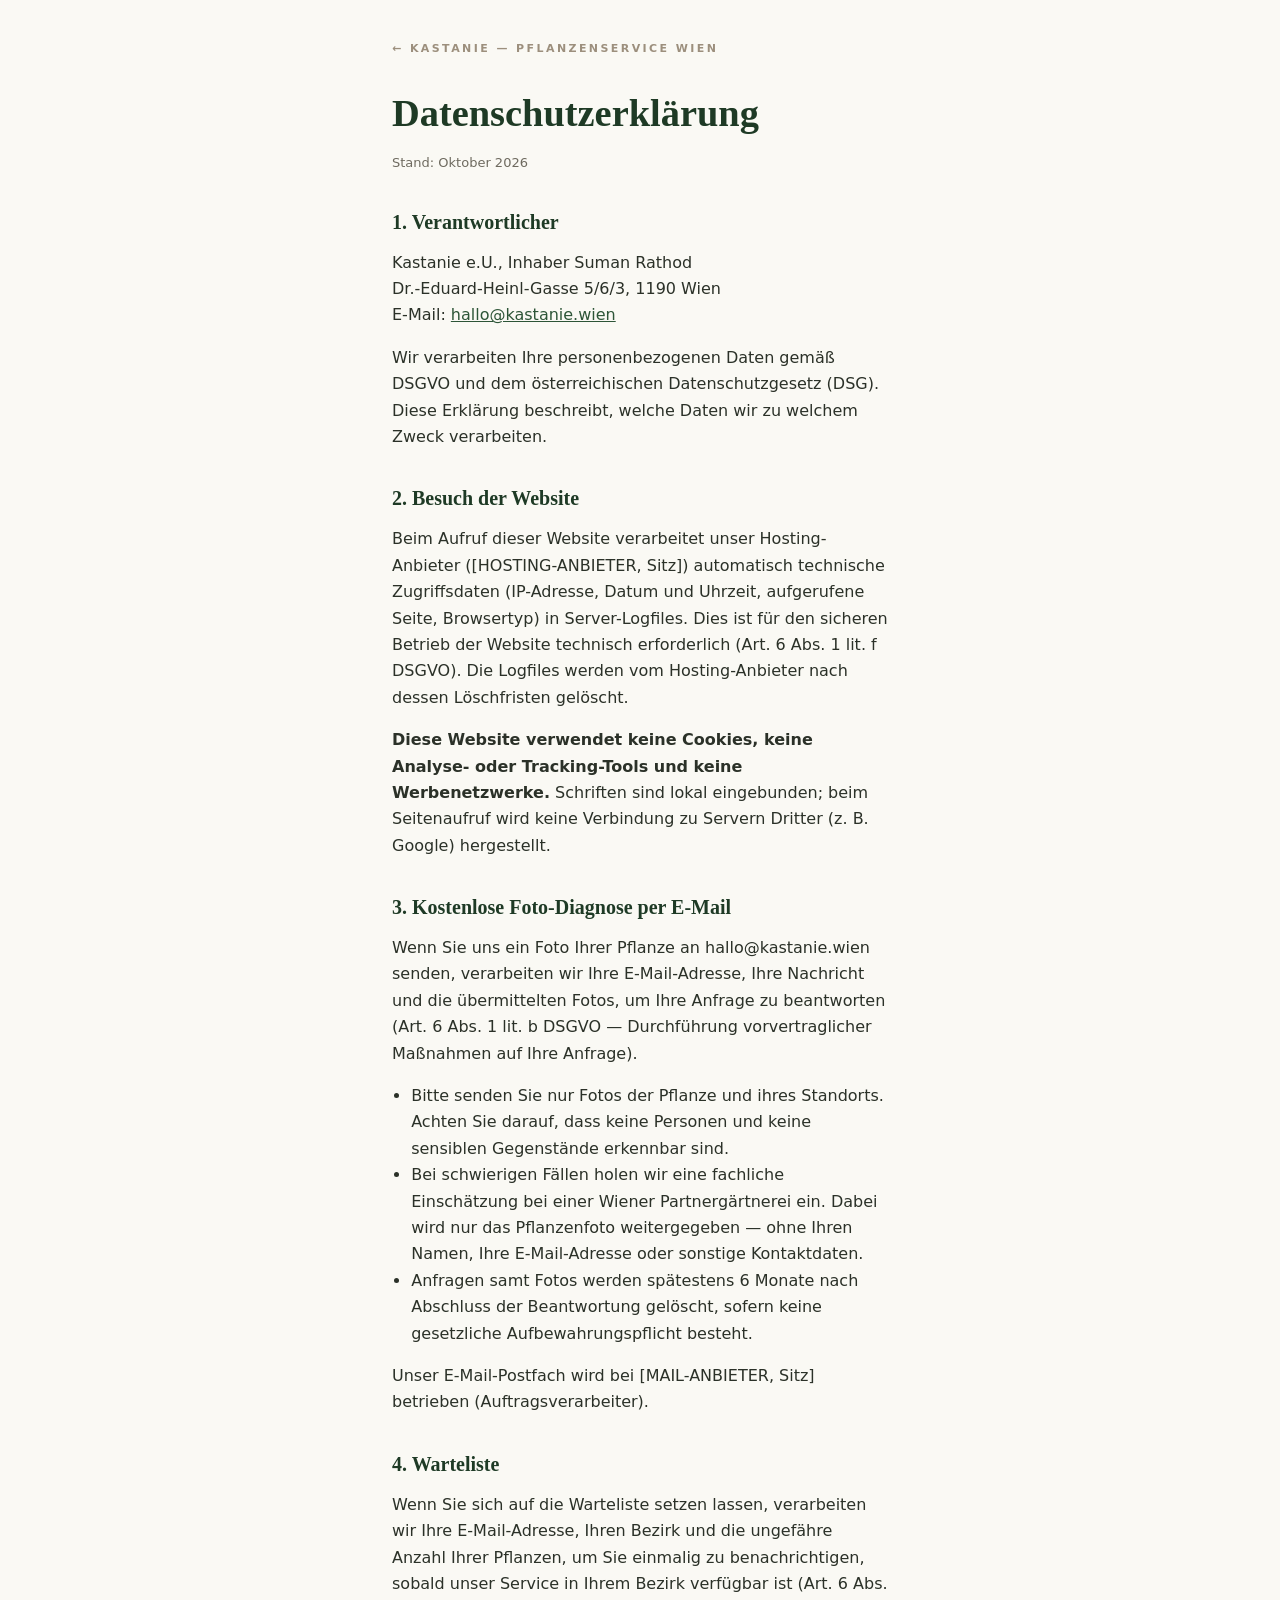
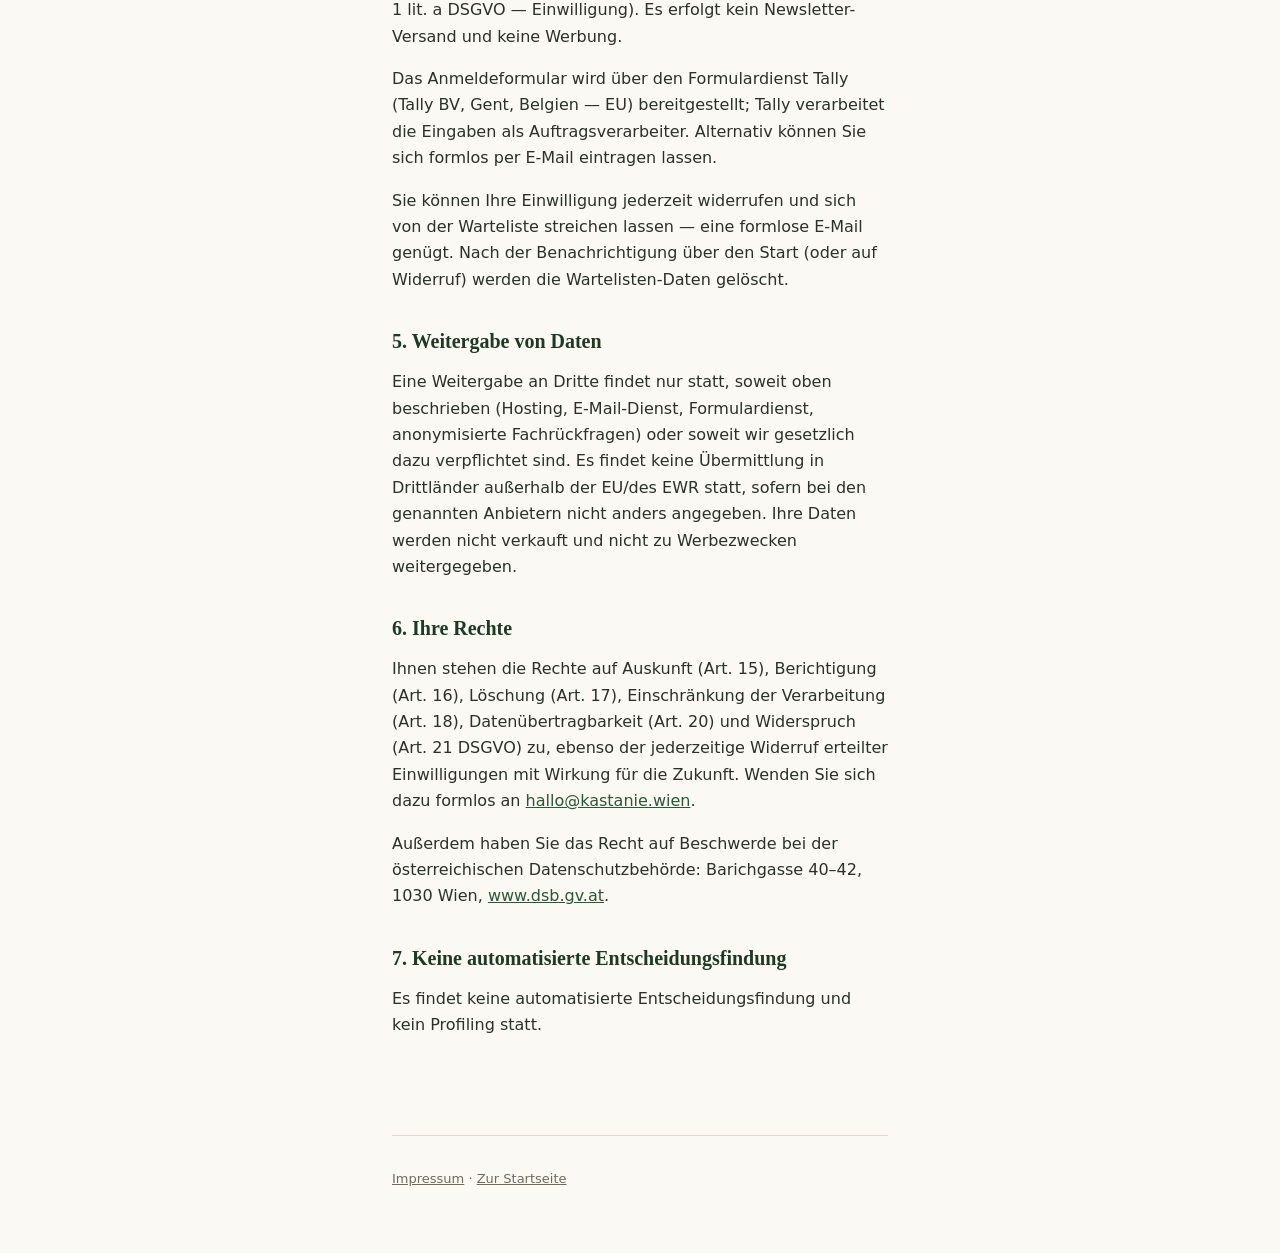
==== datenschutz.html @ ab817590 "first draft" ====
<!DOCTYPE html>
<html lang="de-AT">
<head>
<meta charset="utf-8">
<meta name="viewport" content="width=device-width, initial-scale=1">
<title>Datenschutz — Kastanie, Pflanzenservice Wien</title>
<meta name="robots" content="noindex">
<link rel="icon" type="image/png" href="favicon.png">
<meta name="theme-color" content="#2D5537">
<!-- WICHTIG: Diese Seite geht davon aus, dass die Schriften LOKAL gehostet werden
     (keine Verbindung zu Google-Servern). Vor Livegang die Google-Fonts-Einbindung
     in index.html durch selbst gehostete Dateien ersetzen — siehe Hinweis im Chat. -->
<style>
:root{
  --paper:#FAF9F4; --paper-deep:#F1EFE6; --forest:#2D5537; --forest-deep:#1E3A25;
  --taupe:#9C8F7D; --ink:#2B3128; --muted:#6E6A5F; --line:#DFDBCE; --measure:34rem;
}
*{box-sizing:border-box;}
body{margin:0;background:var(--paper);color:var(--ink);
  font-family:"IBM Plex Sans",system-ui,sans-serif;font-size:1rem;line-height:1.65;}
.wrap{width:100%;max-width:var(--measure);margin:0 auto;padding:0 1.5rem;}
h1,h2{font-family:"Playfair Display",Georgia,serif;font-weight:600;line-height:1.2;color:var(--forest-deep);margin:0 0 1rem;}
h1{font-size:clamp(1.8rem,6vw,2.4rem);}
h2{font-size:1.25rem;margin-top:2.25rem;}
p,ul{margin:0 0 1rem;}
ul{padding-left:1.2rem;}
a{color:var(--forest);}
.eyebrow{font-size:.6875rem;letter-spacing:.22em;text-transform:uppercase;color:var(--taupe);font-weight:600;margin:2.5rem 0 1rem;}
.small{font-size:.8125rem;color:var(--muted);}
.band{padding:1rem 0 3rem;}
.foot{padding:2rem 0 3rem;border-top:1px solid var(--line);font-size:.8125rem;color:var(--muted);margin-top:2rem;}
.foot a{color:var(--muted);}
</style>
</head>
<body>
<div class="wrap">
  <p class="eyebrow"><a href="/" style="color:var(--taupe);text-decoration:none;">← Kastanie — Pflanzenservice Wien</a></p>

  <div class="band">
    <h1>Datenschutzerklärung</h1>
    <p class="small">Stand: Oktober 2026</p>

    <h2>1. Verantwortlicher</h2>
    <p>Kastanie e.U., Inhaber Suman Rathod<br>
    Dr.-Eduard-Heinl-Gasse 5/6/3, 1190 Wien<br>
    E-Mail: <a href="mailto:hallo@kastanie.wien">hallo@kastanie.wien</a></p>
    <p>Wir verarbeiten Ihre personenbezogenen Daten gemäß DSGVO und dem österreichischen Datenschutzgesetz (DSG). Diese Erklärung beschreibt, welche Daten wir zu welchem Zweck verarbeiten.</p>

    <h2>2. Besuch der Website</h2>
    <p>Beim Aufruf dieser Website verarbeitet unser Hosting-Anbieter ([HOSTING-ANBIETER, Sitz]) automatisch technische Zugriffsdaten (IP-Adresse, Datum und Uhrzeit, aufgerufene Seite, Browsertyp) in Server-Logfiles. Dies ist für den sicheren Betrieb der Website technisch erforderlich (Art. 6 Abs. 1 lit. f DSGVO). Die Logfiles werden vom Hosting-Anbieter nach dessen Löschfristen gelöscht.</p>
    <p><strong>Diese Website verwendet keine Cookies, keine Analyse- oder Tracking-Tools und keine Werbenetzwerke.</strong> Schriften sind lokal eingebunden; beim Seitenaufruf wird keine Verbindung zu Servern Dritter (z. B. Google) hergestellt.</p>

    <h2>3. Kostenlose Foto-Diagnose per E-Mail</h2>
    <p>Wenn Sie uns ein Foto Ihrer Pflanze an hallo@kastanie.wien senden, verarbeiten wir Ihre E-Mail-Adresse, Ihre Nachricht und die übermittelten Fotos, um Ihre Anfrage zu beantworten (Art. 6 Abs. 1 lit. b DSGVO — Durchführung vorvertraglicher Maßnahmen auf Ihre Anfrage).</p>
    <ul>
      <li>Bitte senden Sie nur Fotos der Pflanze und ihres Standorts. Achten Sie darauf, dass keine Personen und keine sensiblen Gegenstände erkennbar sind.</li>
      <li>Bei schwierigen Fällen holen wir eine fachliche Einschätzung bei einer Wiener Partnergärtnerei ein. Dabei wird nur das Pflanzenfoto weitergegeben — ohne Ihren Namen, Ihre E-Mail-Adresse oder sonstige Kontaktdaten.</li>
      <li>Anfragen samt Fotos werden spätestens 6 Monate nach Abschluss der Beantwortung gelöscht, sofern keine gesetzliche Aufbewahrungspflicht besteht.</li>
    </ul>
    <p>Unser E-Mail-Postfach wird bei [MAIL-ANBIETER, Sitz] betrieben (Auftragsverarbeiter).</p>

    <h2>4. Warteliste</h2>
    <p>Wenn Sie sich auf die Warteliste setzen lassen, verarbeiten wir Ihre E-Mail-Adresse, Ihren Bezirk und die ungefähre Anzahl Ihrer Pflanzen, um Sie einmalig zu benachrichtigen, sobald unser Service in Ihrem Bezirk verfügbar ist (Art. 6 Abs. 1 lit. a DSGVO — Einwilligung). Es erfolgt kein Newsletter-Versand und keine Werbung.</p>
    <p>Das Anmeldeformular wird über den Formulardienst Tally (Tally BV, Gent, Belgien — EU) bereitgestellt; Tally verarbeitet die Eingaben als Auftragsverarbeiter. Alternativ können Sie sich formlos per E-Mail eintragen lassen.</p>
    <p>Sie können Ihre Einwilligung jederzeit widerrufen und sich von der Warteliste streichen lassen — eine formlose E-Mail genügt. Nach der Benachrichtigung über den Start (oder auf Widerruf) werden die Wartelisten-Daten gelöscht.</p>

    <h2>5. Weitergabe von Daten</h2>
    <p>Eine Weitergabe an Dritte findet nur statt, soweit oben beschrieben (Hosting, E-Mail-Dienst, Formulardienst, anonymisierte Fachrückfragen) oder soweit wir gesetzlich dazu verpflichtet sind. Es findet keine Übermittlung in Drittländer außerhalb der EU/des EWR statt, sofern bei den genannten Anbietern nicht anders angegeben. Ihre Daten werden nicht verkauft und nicht zu Werbezwecken weitergegeben.</p>

    <h2>6. Ihre Rechte</h2>
    <p>Ihnen stehen die Rechte auf Auskunft (Art. 15), Berichtigung (Art. 16), Löschung (Art. 17), Einschränkung der Verarbeitung (Art. 18), Datenübertragbarkeit (Art. 20) und Widerspruch (Art. 21 DSGVO) zu, ebenso der jederzeitige Widerruf erteilter Einwilligungen mit Wirkung für die Zukunft. Wenden Sie sich dazu formlos an <a href="mailto:hallo@kastanie.wien">hallo@kastanie.wien</a>.</p>
    <p>Außerdem haben Sie das Recht auf Beschwerde bei der österreichischen Datenschutzbehörde: Barichgasse 40–42, 1030 Wien, <a href="https://www.dsb.gv.at" rel="noopener">www.dsb.gv.at</a>.</p>

    <h2>7. Keine automatisierte Entscheidungsfindung</h2>
    <p>Es findet keine automatisierte Entscheidungsfindung und kein Profiling statt.</p>
  </div>

  <footer class="foot">
    <p><a href="/#impressum">Impressum</a> · <a href="/">Zur Startseite</a></p>
  </footer>
</div>
</body>
</html>
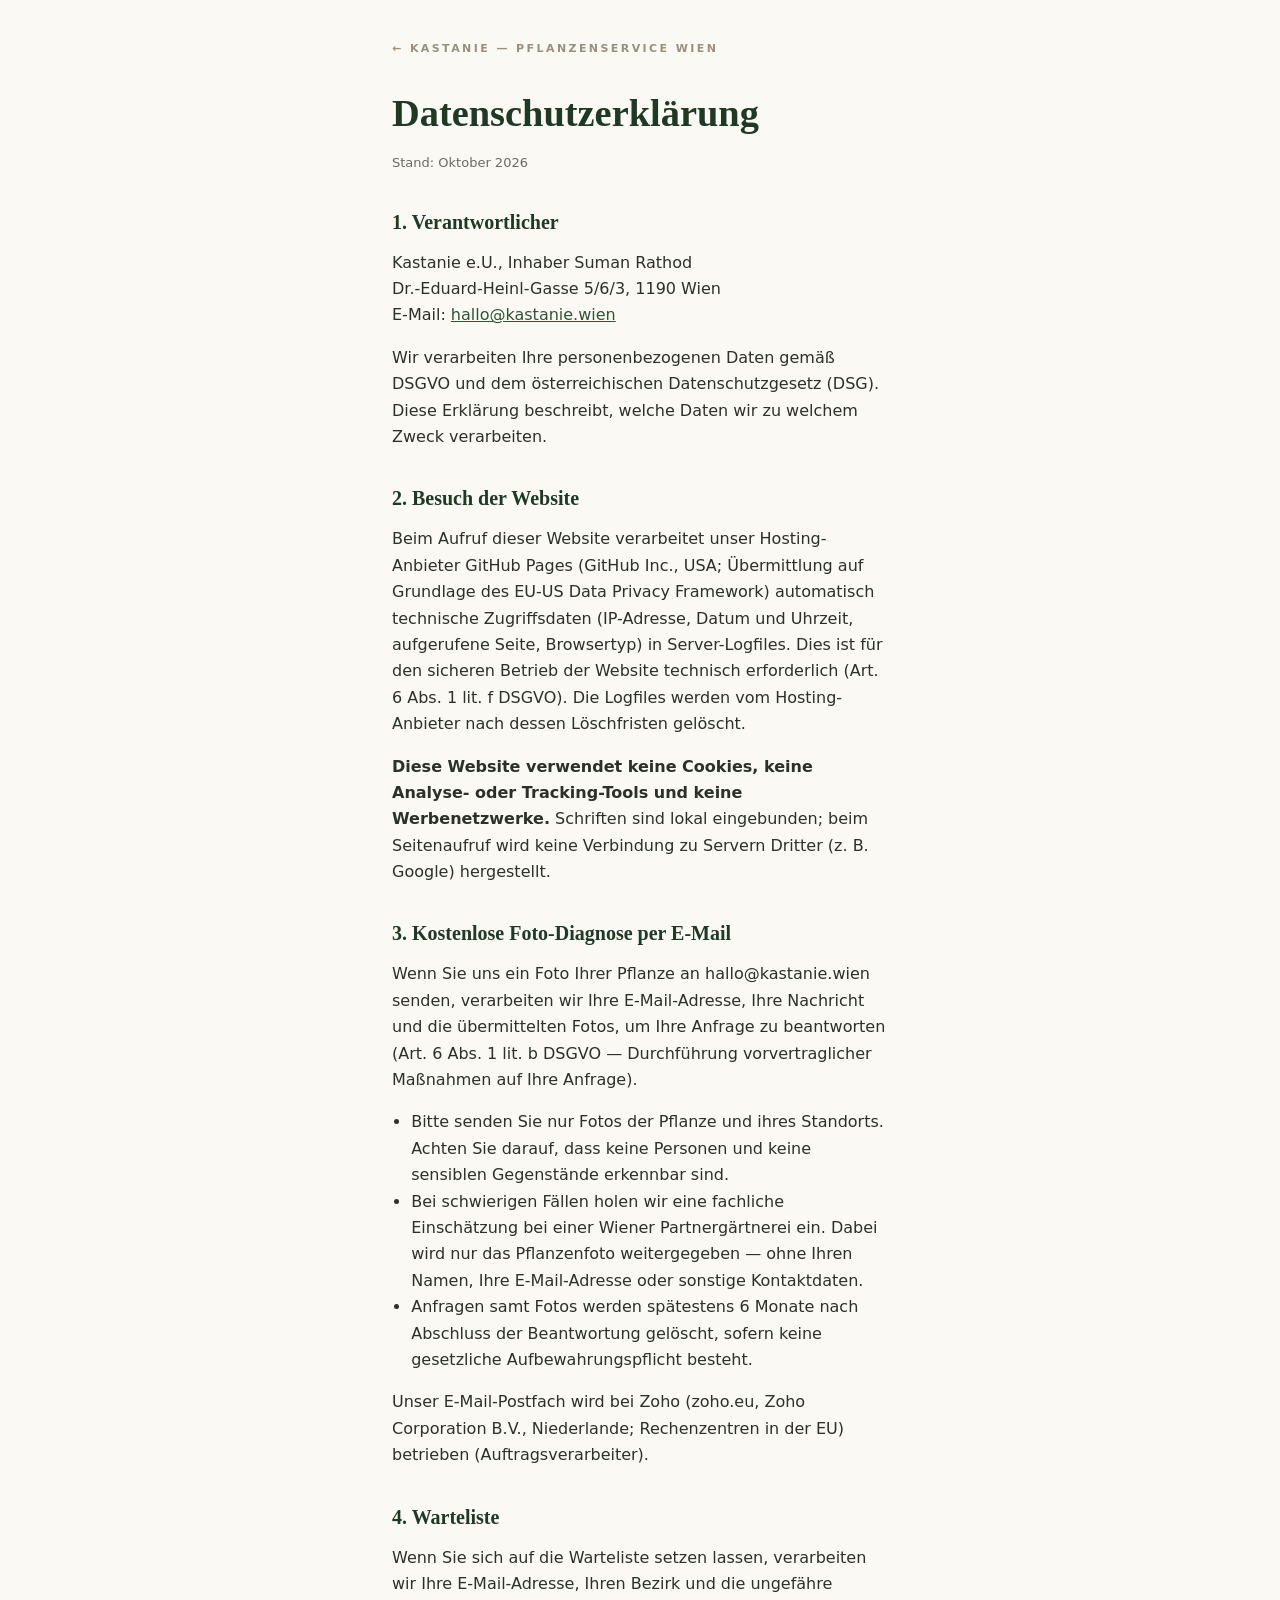
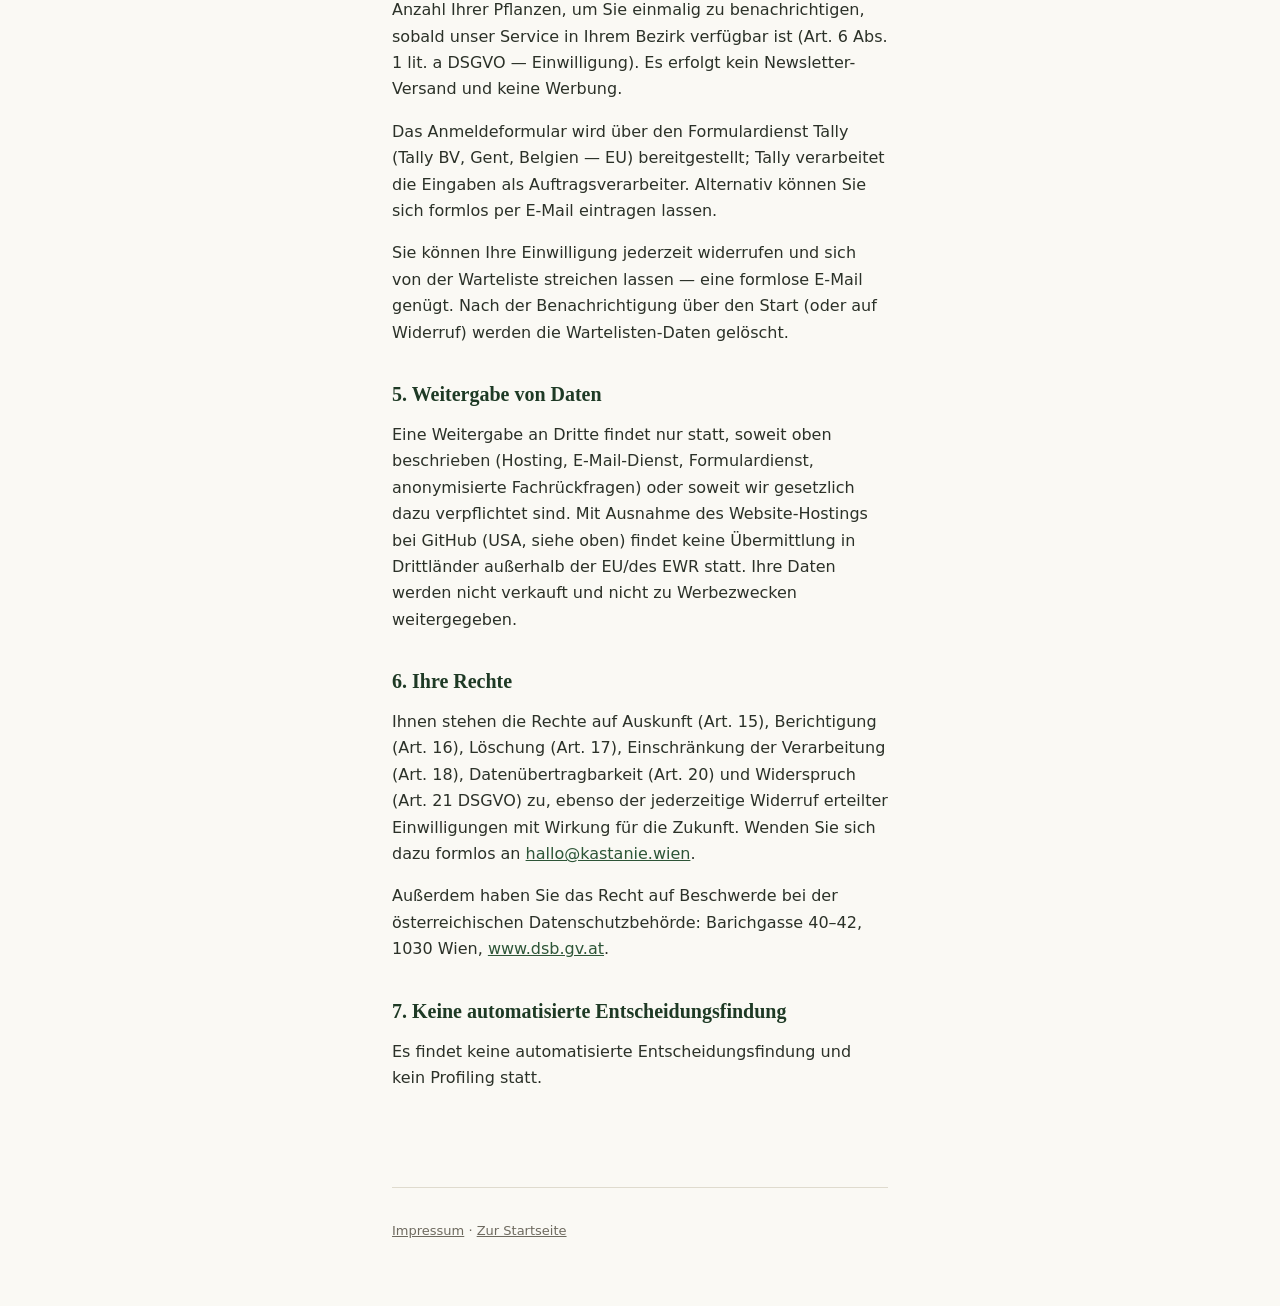
==== commit 15de35eb: "Update datenschutz.html" ====
--- a/datenschutz.html
+++ b/datenschutz.html
@@ -47,7 +47,7 @@
     <p>Wir verarbeiten Ihre personenbezogenen Daten gemäß DSGVO und dem österreichischen Datenschutzgesetz (DSG). Diese Erklärung beschreibt, welche Daten wir zu welchem Zweck verarbeiten.</p>
 
     <h2>2. Besuch der Website</h2>
-    <p>Beim Aufruf dieser Website verarbeitet unser Hosting-Anbieter ([HOSTING-ANBIETER, Sitz]) automatisch technische Zugriffsdaten (IP-Adresse, Datum und Uhrzeit, aufgerufene Seite, Browsertyp) in Server-Logfiles. Dies ist für den sicheren Betrieb der Website technisch erforderlich (Art. 6 Abs. 1 lit. f DSGVO). Die Logfiles werden vom Hosting-Anbieter nach dessen Löschfristen gelöscht.</p>
+    <p>Beim Aufruf dieser Website verarbeitet unser Hosting-Anbieter GitHub Pages (GitHub Inc., USA; Übermittlung auf Grundlage des EU-US Data Privacy Framework) automatisch technische Zugriffsdaten (IP-Adresse, Datum und Uhrzeit, aufgerufene Seite, Browsertyp) in Server-Logfiles. Dies ist für den sicheren Betrieb der Website technisch erforderlich (Art. 6 Abs. 1 lit. f DSGVO). Die Logfiles werden vom Hosting-Anbieter nach dessen Löschfristen gelöscht.</p>
     <p><strong>Diese Website verwendet keine Cookies, keine Analyse- oder Tracking-Tools und keine Werbenetzwerke.</strong> Schriften sind lokal eingebunden; beim Seitenaufruf wird keine Verbindung zu Servern Dritter (z. B. Google) hergestellt.</p>
 
     <h2>3. Kostenlose Foto-Diagnose per E-Mail</h2>
@@ -57,7 +57,7 @@
       <li>Bei schwierigen Fällen holen wir eine fachliche Einschätzung bei einer Wiener Partnergärtnerei ein. Dabei wird nur das Pflanzenfoto weitergegeben — ohne Ihren Namen, Ihre E-Mail-Adresse oder sonstige Kontaktdaten.</li>
       <li>Anfragen samt Fotos werden spätestens 6 Monate nach Abschluss der Beantwortung gelöscht, sofern keine gesetzliche Aufbewahrungspflicht besteht.</li>
     </ul>
-    <p>Unser E-Mail-Postfach wird bei [MAIL-ANBIETER, Sitz] betrieben (Auftragsverarbeiter).</p>
+    <p>Unser E-Mail-Postfach wird bei Zoho (zoho.eu, Zoho Corporation B.V., Niederlande; Rechenzentren in der EU) betrieben (Auftragsverarbeiter).</p>
 
     <h2>4. Warteliste</h2>
     <p>Wenn Sie sich auf die Warteliste setzen lassen, verarbeiten wir Ihre E-Mail-Adresse, Ihren Bezirk und die ungefähre Anzahl Ihrer Pflanzen, um Sie einmalig zu benachrichtigen, sobald unser Service in Ihrem Bezirk verfügbar ist (Art. 6 Abs. 1 lit. a DSGVO — Einwilligung). Es erfolgt kein Newsletter-Versand und keine Werbung.</p>
@@ -65,7 +65,7 @@
     <p>Sie können Ihre Einwilligung jederzeit widerrufen und sich von der Warteliste streichen lassen — eine formlose E-Mail genügt. Nach der Benachrichtigung über den Start (oder auf Widerruf) werden die Wartelisten-Daten gelöscht.</p>
 
     <h2>5. Weitergabe von Daten</h2>
-    <p>Eine Weitergabe an Dritte findet nur statt, soweit oben beschrieben (Hosting, E-Mail-Dienst, Formulardienst, anonymisierte Fachrückfragen) oder soweit wir gesetzlich dazu verpflichtet sind. Es findet keine Übermittlung in Drittländer außerhalb der EU/des EWR statt, sofern bei den genannten Anbietern nicht anders angegeben. Ihre Daten werden nicht verkauft und nicht zu Werbezwecken weitergegeben.</p>
+    <p>Eine Weitergabe an Dritte findet nur statt, soweit oben beschrieben (Hosting, E-Mail-Dienst, Formulardienst, anonymisierte Fachrückfragen) oder soweit wir gesetzlich dazu verpflichtet sind. Mit Ausnahme des Website-Hostings bei GitHub (USA, siehe oben) findet keine Übermittlung in Drittländer außerhalb der EU/des EWR statt. Ihre Daten werden nicht verkauft und nicht zu Werbezwecken weitergegeben.</p>
 
     <h2>6. Ihre Rechte</h2>
     <p>Ihnen stehen die Rechte auf Auskunft (Art. 15), Berichtigung (Art. 16), Löschung (Art. 17), Einschränkung der Verarbeitung (Art. 18), Datenübertragbarkeit (Art. 20) und Widerspruch (Art. 21 DSGVO) zu, ebenso der jederzeitige Widerruf erteilter Einwilligungen mit Wirkung für die Zukunft. Wenden Sie sich dazu formlos an <a href="mailto:hallo@kastanie.wien">hallo@kastanie.wien</a>.</p>
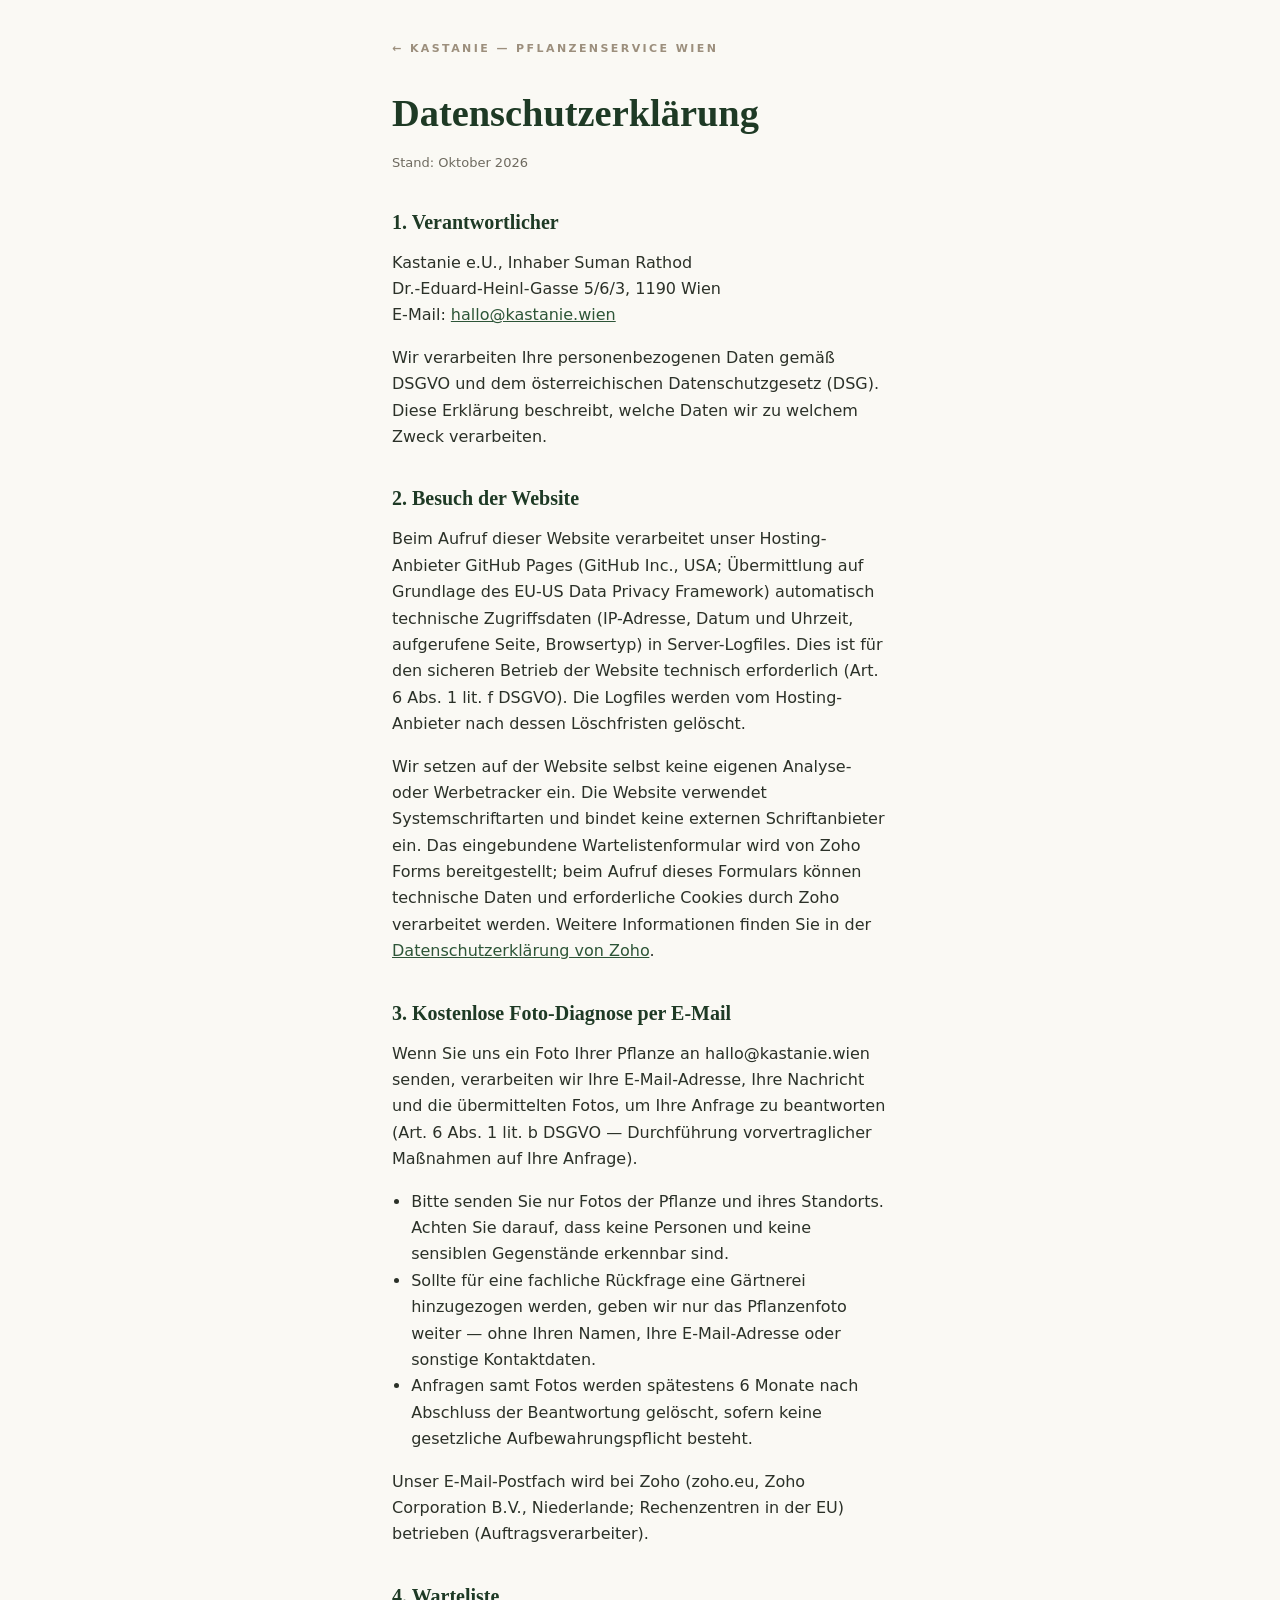
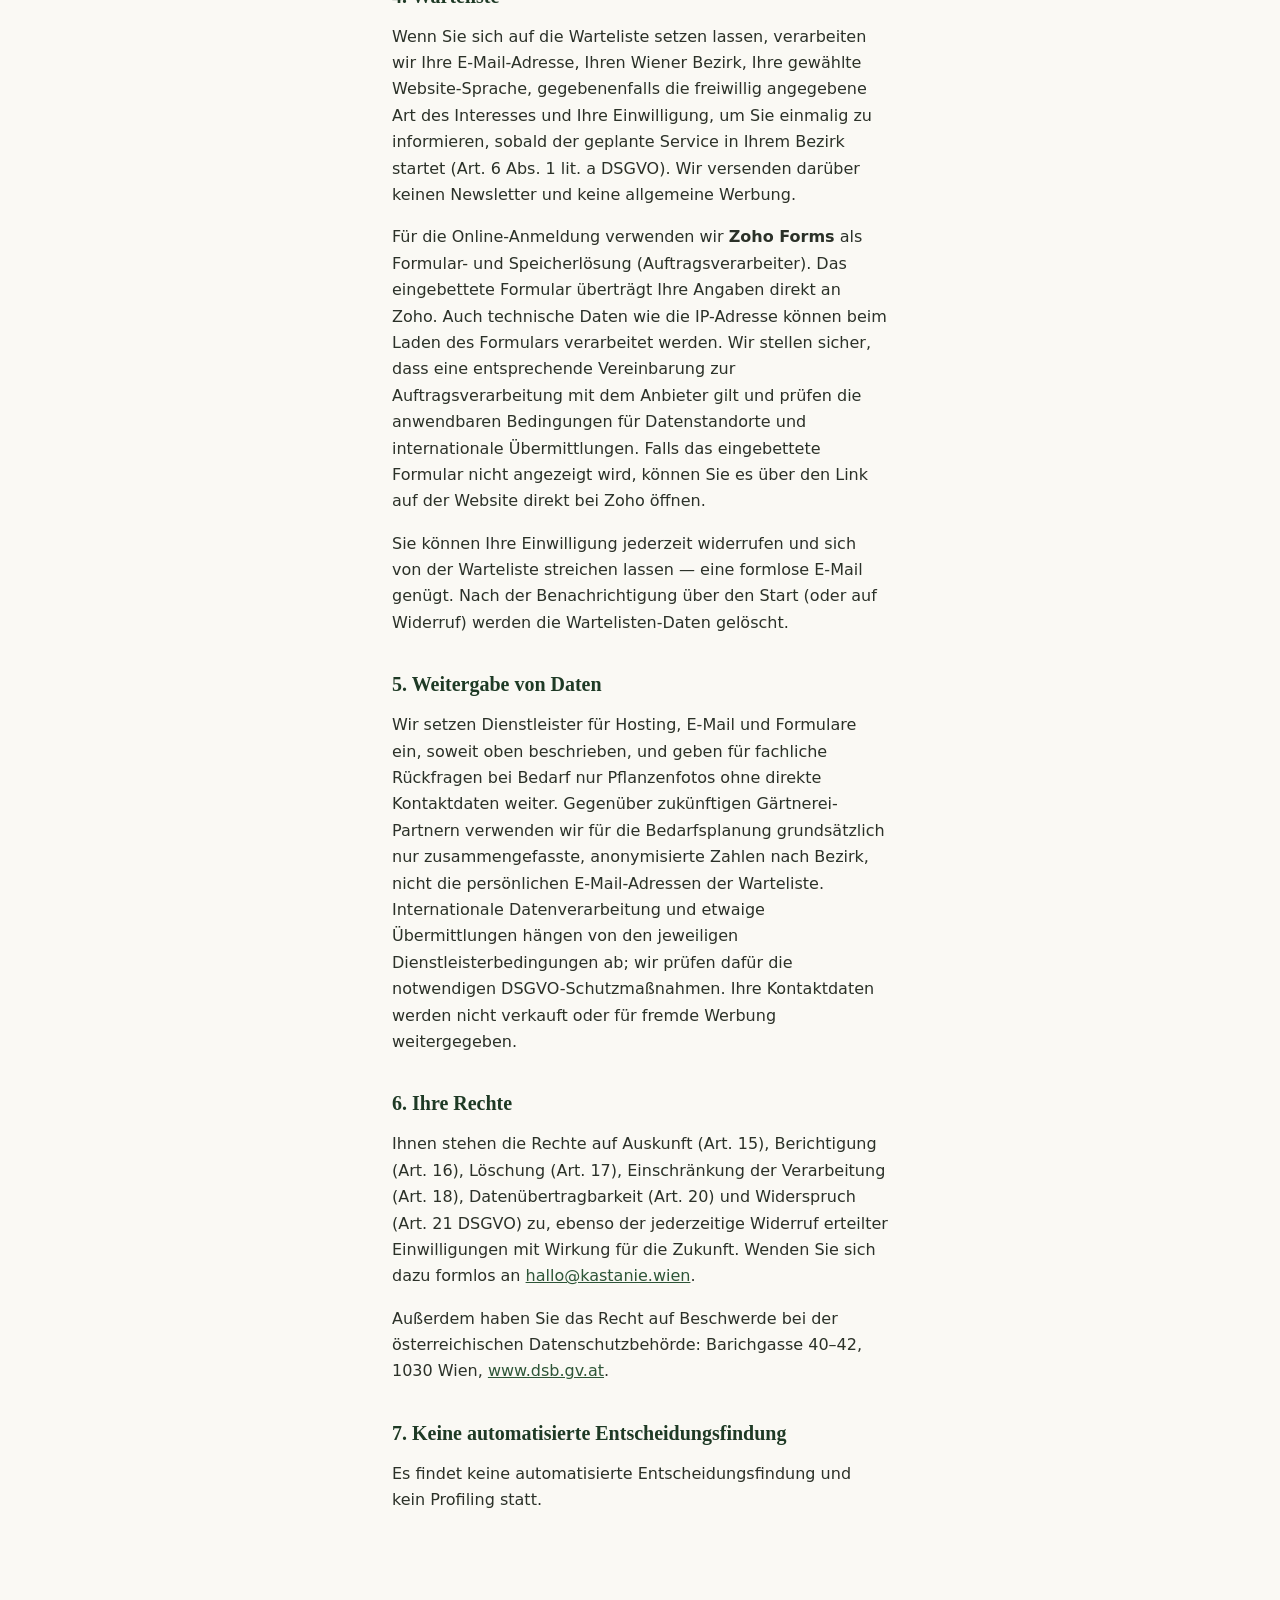
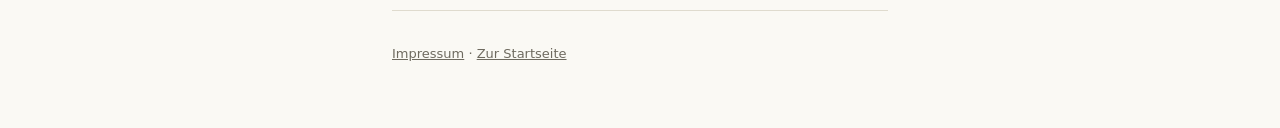
==== commit aa004c32: "refresh all new" ====
--- a/datenschutz.html
+++ b/datenschutz.html
@@ -7,9 +7,7 @@
 <meta name="robots" content="noindex">
 <link rel="icon" type="image/png" href="favicon.png">
 <meta name="theme-color" content="#2D5537">
-<!-- WICHTIG: Diese Seite geht davon aus, dass die Schriften LOKAL gehostet werden
-     (keine Verbindung zu Google-Servern). Vor Livegang die Google-Fonts-Einbindung
-     in index.html durch selbst gehostete Dateien ersetzen — siehe Hinweis im Chat. -->
+<!-- Schriftarten: lokale System-Schriftarten, keine externen Font-CDNs. -->
 <style>
 :root{
   --paper:#FAF9F4; --paper-deep:#F1EFE6; --forest:#2D5537; --forest-deep:#1E3A25;
@@ -48,24 +46,24 @@
 
     <h2>2. Besuch der Website</h2>
     <p>Beim Aufruf dieser Website verarbeitet unser Hosting-Anbieter GitHub Pages (GitHub Inc., USA; Übermittlung auf Grundlage des EU-US Data Privacy Framework) automatisch technische Zugriffsdaten (IP-Adresse, Datum und Uhrzeit, aufgerufene Seite, Browsertyp) in Server-Logfiles. Dies ist für den sicheren Betrieb der Website technisch erforderlich (Art. 6 Abs. 1 lit. f DSGVO). Die Logfiles werden vom Hosting-Anbieter nach dessen Löschfristen gelöscht.</p>
-    <p><strong>Diese Website verwendet keine Cookies, keine Analyse- oder Tracking-Tools und keine Werbenetzwerke.</strong> Schriften sind lokal eingebunden; beim Seitenaufruf wird keine Verbindung zu Servern Dritter (z. B. Google) hergestellt.</p>
+    <p>Wir setzen auf der Website selbst keine eigenen Analyse- oder Werbetracker ein. Die Website verwendet Systemschriftarten und bindet keine externen Schriftanbieter ein. Das eingebundene Wartelistenformular wird von Zoho Forms bereitgestellt; beim Aufruf dieses Formulars können technische Daten und erforderliche Cookies durch Zoho verarbeitet werden. Weitere Informationen finden Sie in der <a href="https://www.zoho.com/privacy.html" rel="noopener noreferrer" target="_blank">Datenschutzerklärung von Zoho</a>.</p>
 
     <h2>3. Kostenlose Foto-Diagnose per E-Mail</h2>
     <p>Wenn Sie uns ein Foto Ihrer Pflanze an hallo@kastanie.wien senden, verarbeiten wir Ihre E-Mail-Adresse, Ihre Nachricht und die übermittelten Fotos, um Ihre Anfrage zu beantworten (Art. 6 Abs. 1 lit. b DSGVO — Durchführung vorvertraglicher Maßnahmen auf Ihre Anfrage).</p>
     <ul>
       <li>Bitte senden Sie nur Fotos der Pflanze und ihres Standorts. Achten Sie darauf, dass keine Personen und keine sensiblen Gegenstände erkennbar sind.</li>
-      <li>Bei schwierigen Fällen holen wir eine fachliche Einschätzung bei einer Wiener Partnergärtnerei ein. Dabei wird nur das Pflanzenfoto weitergegeben — ohne Ihren Namen, Ihre E-Mail-Adresse oder sonstige Kontaktdaten.</li>
+      <li>Sollte für eine fachliche Rückfrage eine Gärtnerei hinzugezogen werden, geben wir nur das Pflanzenfoto weiter — ohne Ihren Namen, Ihre E-Mail-Adresse oder sonstige Kontaktdaten.</li>
       <li>Anfragen samt Fotos werden spätestens 6 Monate nach Abschluss der Beantwortung gelöscht, sofern keine gesetzliche Aufbewahrungspflicht besteht.</li>
     </ul>
     <p>Unser E-Mail-Postfach wird bei Zoho (zoho.eu, Zoho Corporation B.V., Niederlande; Rechenzentren in der EU) betrieben (Auftragsverarbeiter).</p>
 
     <h2>4. Warteliste</h2>
-    <p>Wenn Sie sich auf die Warteliste setzen lassen, verarbeiten wir Ihre E-Mail-Adresse, Ihren Bezirk und die ungefähre Anzahl Ihrer Pflanzen, um Sie einmalig zu benachrichtigen, sobald unser Service in Ihrem Bezirk verfügbar ist (Art. 6 Abs. 1 lit. a DSGVO — Einwilligung). Es erfolgt kein Newsletter-Versand und keine Werbung.</p>
-    <p>Das Anmeldeformular wird über den Formulardienst Tally (Tally BV, Gent, Belgien — EU) bereitgestellt; Tally verarbeitet die Eingaben als Auftragsverarbeiter. Alternativ können Sie sich formlos per E-Mail eintragen lassen.</p>
+    <p>Wenn Sie sich auf die Warteliste setzen lassen, verarbeiten wir Ihre E-Mail-Adresse, Ihren Wiener Bezirk, Ihre gewählte Website-Sprache, gegebenenfalls die freiwillig angegebene Art des Interesses und Ihre Einwilligung, um Sie einmalig zu informieren, sobald der geplante Service in Ihrem Bezirk startet (Art. 6 Abs. 1 lit. a DSGVO). Wir versenden darüber keinen Newsletter und keine allgemeine Werbung.</p>
+    <p>Für die Online-Anmeldung verwenden wir <strong>Zoho Forms</strong> als Formular- und Speicherlösung (Auftragsverarbeiter). Das eingebettete Formular überträgt Ihre Angaben direkt an Zoho. Auch technische Daten wie die IP-Adresse können beim Laden des Formulars verarbeitet werden. Wir stellen sicher, dass eine entsprechende Vereinbarung zur Auftragsverarbeitung mit dem Anbieter gilt und prüfen die anwendbaren Bedingungen für Datenstandorte und internationale Übermittlungen. Falls das eingebettete Formular nicht angezeigt wird, können Sie es über den Link auf der Website direkt bei Zoho öffnen.</p>
     <p>Sie können Ihre Einwilligung jederzeit widerrufen und sich von der Warteliste streichen lassen — eine formlose E-Mail genügt. Nach der Benachrichtigung über den Start (oder auf Widerruf) werden die Wartelisten-Daten gelöscht.</p>
 
     <h2>5. Weitergabe von Daten</h2>
-    <p>Eine Weitergabe an Dritte findet nur statt, soweit oben beschrieben (Hosting, E-Mail-Dienst, Formulardienst, anonymisierte Fachrückfragen) oder soweit wir gesetzlich dazu verpflichtet sind. Mit Ausnahme des Website-Hostings bei GitHub (USA, siehe oben) findet keine Übermittlung in Drittländer außerhalb der EU/des EWR statt. Ihre Daten werden nicht verkauft und nicht zu Werbezwecken weitergegeben.</p>
+    <p>Wir setzen Dienstleister für Hosting, E-Mail und Formulare ein, soweit oben beschrieben, und geben für fachliche Rückfragen bei Bedarf nur Pflanzenfotos ohne direkte Kontaktdaten weiter. Gegenüber zukünftigen Gärtnerei-Partnern verwenden wir für die Bedarfsplanung grundsätzlich nur zusammengefasste, anonymisierte Zahlen nach Bezirk, nicht die persönlichen E-Mail-Adressen der Warteliste. Internationale Datenverarbeitung und etwaige Übermittlungen hängen von den jeweiligen Dienstleisterbedingungen ab; wir prüfen dafür die notwendigen DSGVO-Schutzmaßnahmen. Ihre Kontaktdaten werden nicht verkauft oder für fremde Werbung weitergegeben.</p>
 
     <h2>6. Ihre Rechte</h2>
     <p>Ihnen stehen die Rechte auf Auskunft (Art. 15), Berichtigung (Art. 16), Löschung (Art. 17), Einschränkung der Verarbeitung (Art. 18), Datenübertragbarkeit (Art. 20) und Widerspruch (Art. 21 DSGVO) zu, ebenso der jederzeitige Widerruf erteilter Einwilligungen mit Wirkung für die Zukunft. Wenden Sie sich dazu formlos an <a href="mailto:hallo@kastanie.wien">hallo@kastanie.wien</a>.</p>
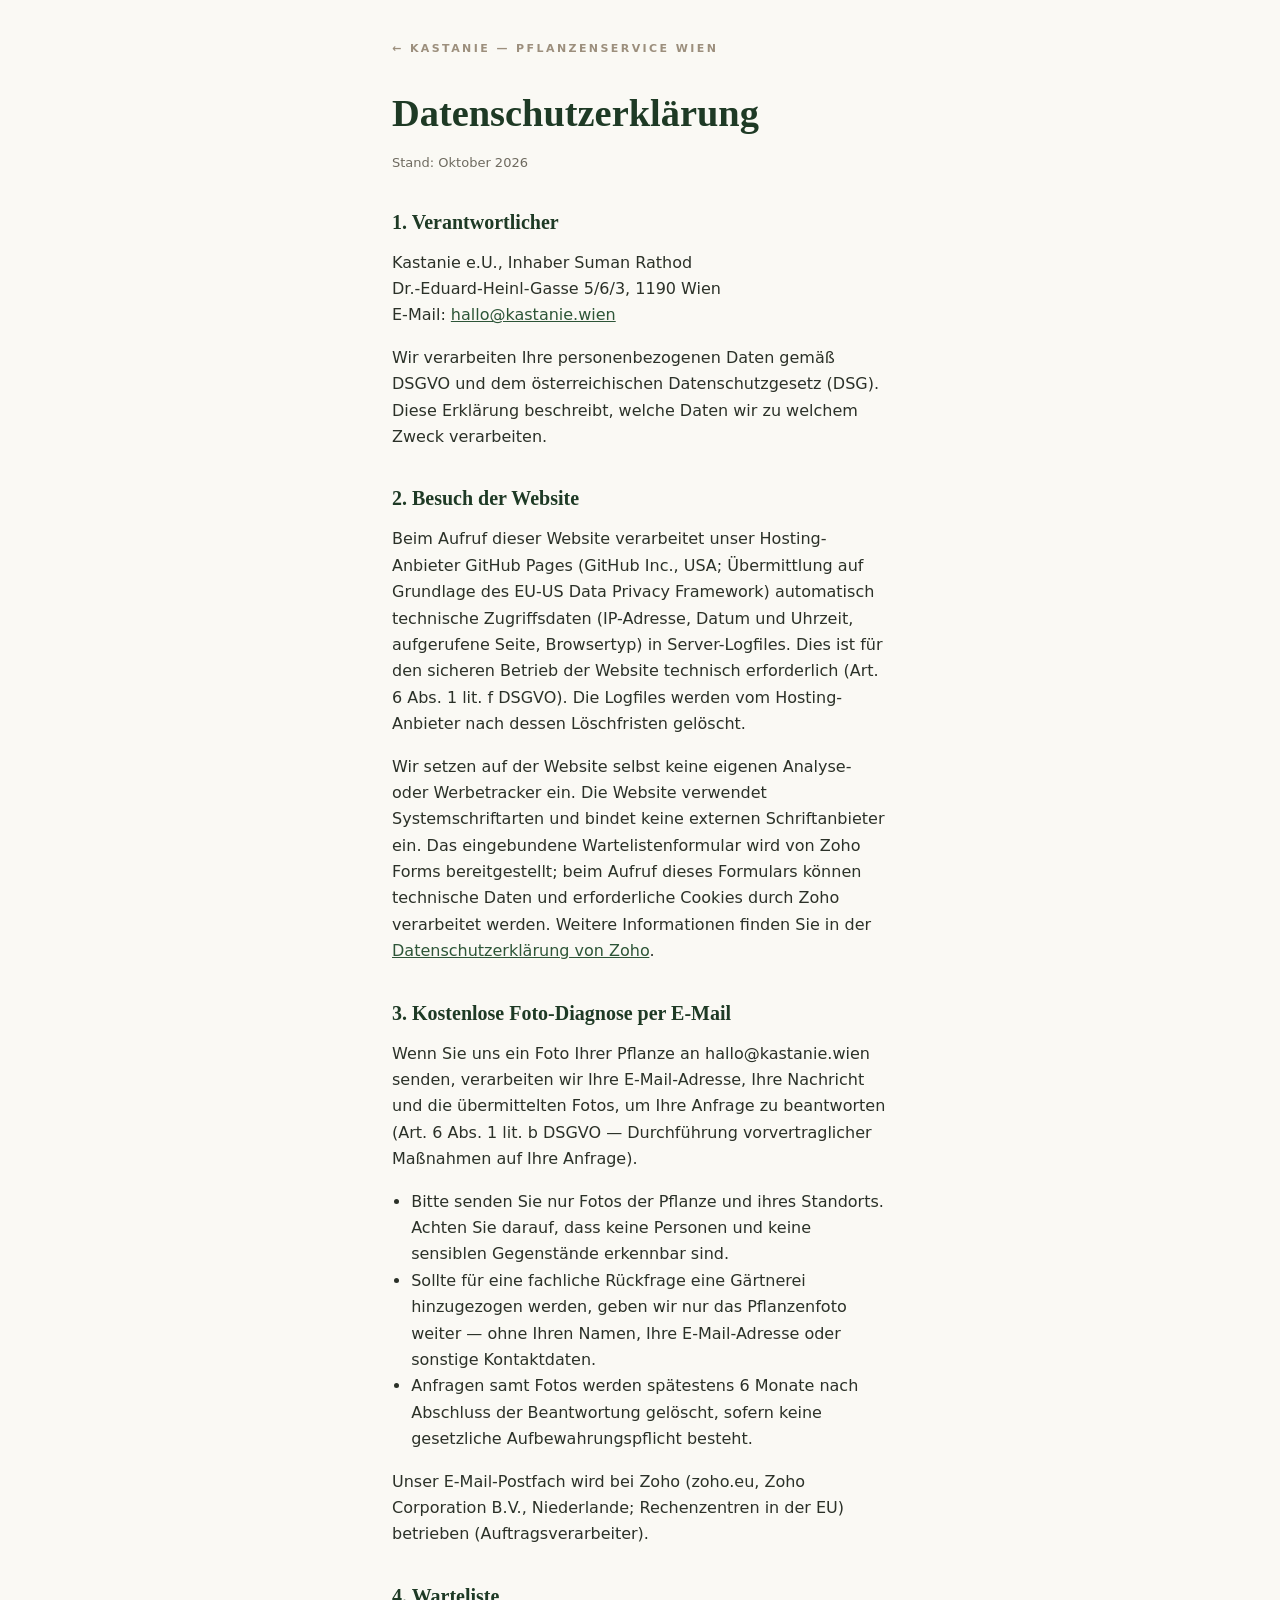
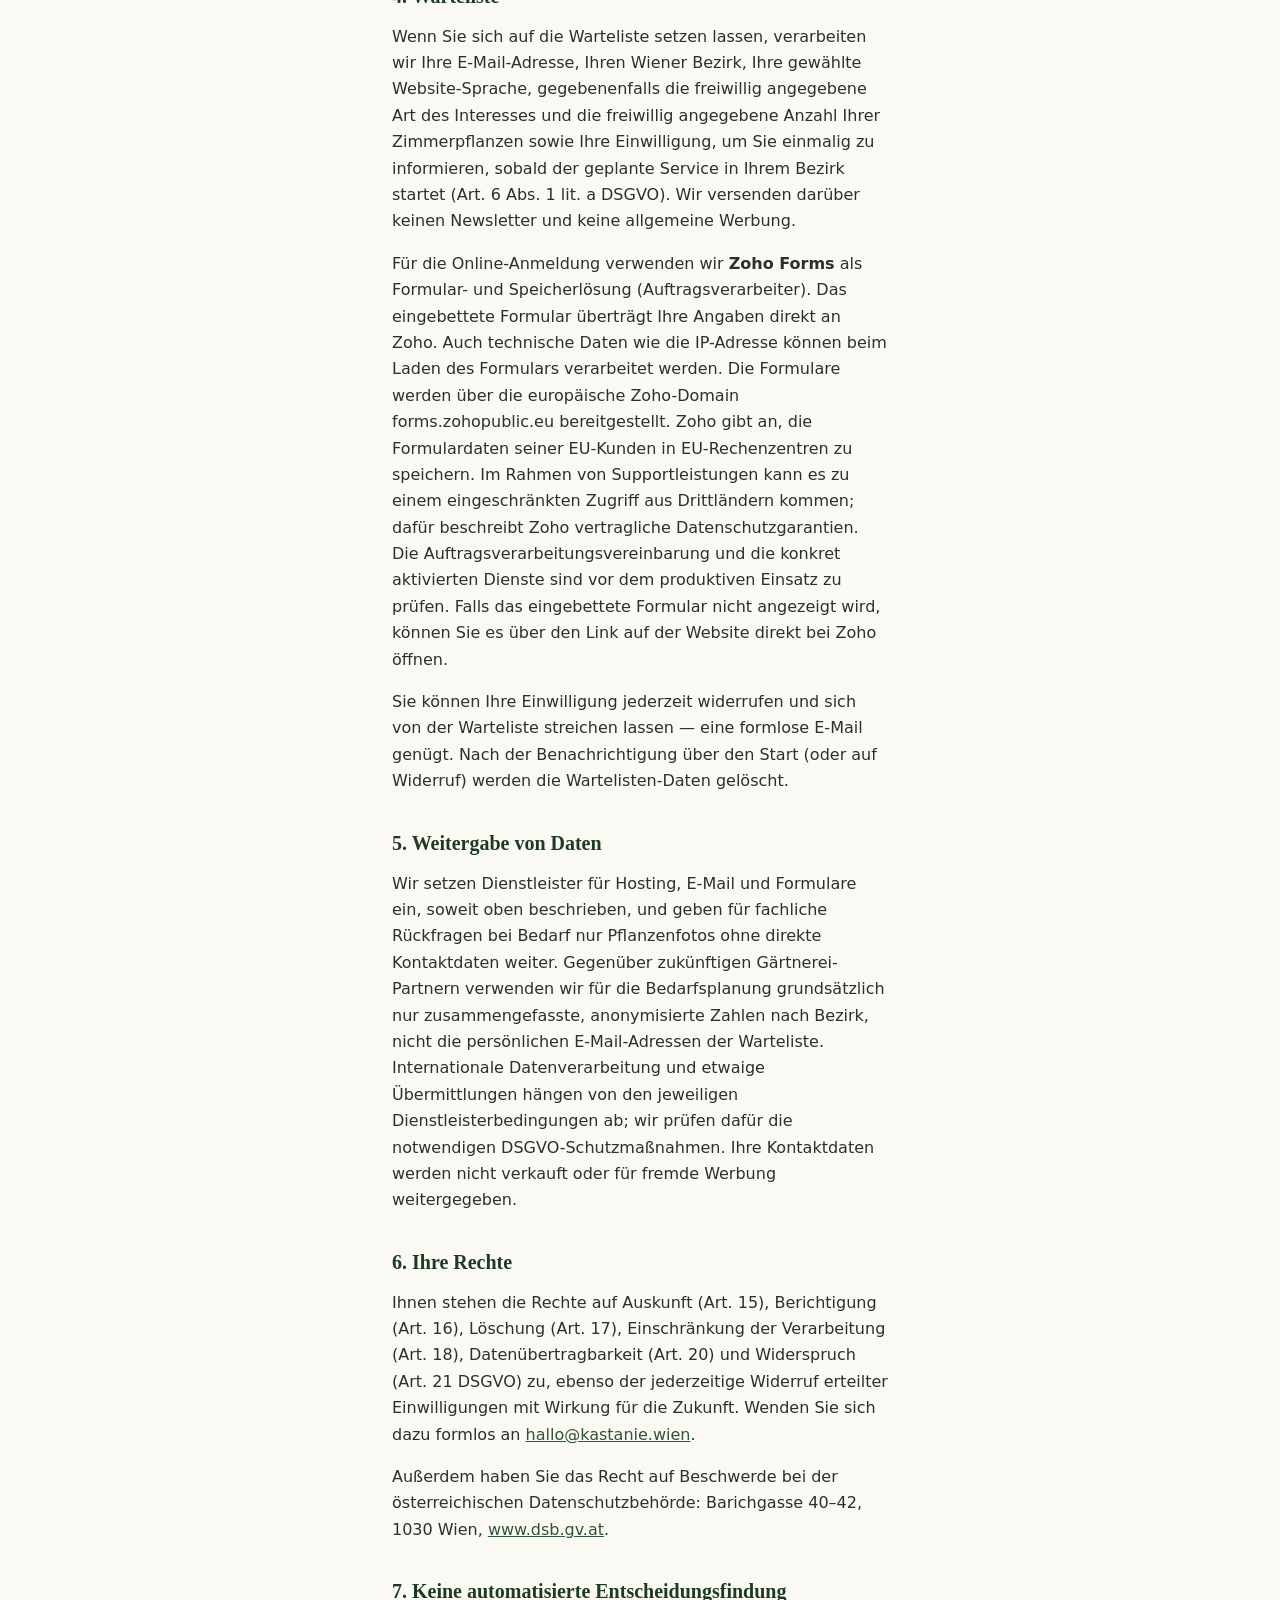
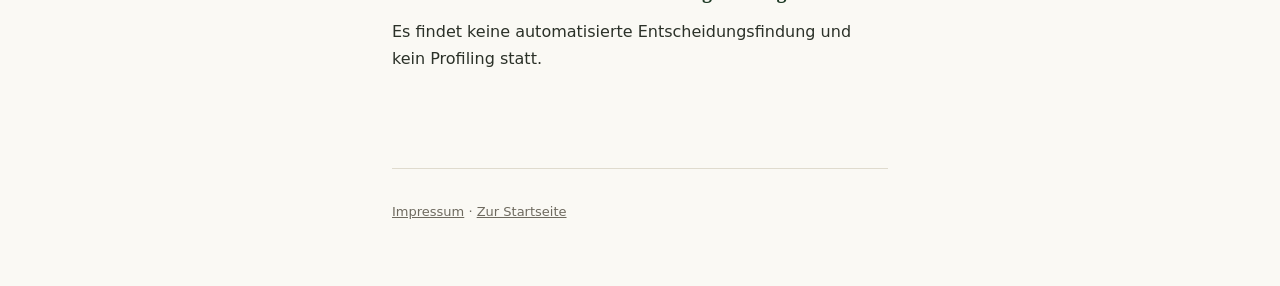
==== commit 93f4666f: "bug fix form updated" ====
--- a/datenschutz.html
+++ b/datenschutz.html
@@ -58,8 +58,8 @@
     <p>Unser E-Mail-Postfach wird bei Zoho (zoho.eu, Zoho Corporation B.V., Niederlande; Rechenzentren in der EU) betrieben (Auftragsverarbeiter).</p>
 
     <h2>4. Warteliste</h2>
-    <p>Wenn Sie sich auf die Warteliste setzen lassen, verarbeiten wir Ihre E-Mail-Adresse, Ihren Wiener Bezirk, Ihre gewählte Website-Sprache, gegebenenfalls die freiwillig angegebene Art des Interesses und Ihre Einwilligung, um Sie einmalig zu informieren, sobald der geplante Service in Ihrem Bezirk startet (Art. 6 Abs. 1 lit. a DSGVO). Wir versenden darüber keinen Newsletter und keine allgemeine Werbung.</p>
-    <p>Für die Online-Anmeldung verwenden wir <strong>Zoho Forms</strong> als Formular- und Speicherlösung (Auftragsverarbeiter). Das eingebettete Formular überträgt Ihre Angaben direkt an Zoho. Auch technische Daten wie die IP-Adresse können beim Laden des Formulars verarbeitet werden. Wir stellen sicher, dass eine entsprechende Vereinbarung zur Auftragsverarbeitung mit dem Anbieter gilt und prüfen die anwendbaren Bedingungen für Datenstandorte und internationale Übermittlungen. Falls das eingebettete Formular nicht angezeigt wird, können Sie es über den Link auf der Website direkt bei Zoho öffnen.</p>
+    <p>Wenn Sie sich auf die Warteliste setzen lassen, verarbeiten wir Ihre E-Mail-Adresse, Ihren Wiener Bezirk, Ihre gewählte Website-Sprache, gegebenenfalls die freiwillig angegebene Art des Interesses und die freiwillig angegebene Anzahl Ihrer Zimmerpflanzen sowie Ihre Einwilligung, um Sie einmalig zu informieren, sobald der geplante Service in Ihrem Bezirk startet (Art. 6 Abs. 1 lit. a DSGVO). Wir versenden darüber keinen Newsletter und keine allgemeine Werbung.</p>
+    <p>Für die Online-Anmeldung verwenden wir <strong>Zoho Forms</strong> als Formular- und Speicherlösung (Auftragsverarbeiter). Das eingebettete Formular überträgt Ihre Angaben direkt an Zoho. Auch technische Daten wie die IP-Adresse können beim Laden des Formulars verarbeitet werden. Die Formulare werden über die europäische Zoho-Domain forms.zohopublic.eu bereitgestellt. Zoho gibt an, die Formulardaten seiner EU-Kunden in EU-Rechenzentren zu speichern. Im Rahmen von Supportleistungen kann es zu einem eingeschränkten Zugriff aus Drittländern kommen; dafür beschreibt Zoho vertragliche Datenschutzgarantien. Die Auftragsverarbeitungsvereinbarung und die konkret aktivierten Dienste sind vor dem produktiven Einsatz zu prüfen. Falls das eingebettete Formular nicht angezeigt wird, können Sie es über den Link auf der Website direkt bei Zoho öffnen.</p>
     <p>Sie können Ihre Einwilligung jederzeit widerrufen und sich von der Warteliste streichen lassen — eine formlose E-Mail genügt. Nach der Benachrichtigung über den Start (oder auf Widerruf) werden die Wartelisten-Daten gelöscht.</p>
 
     <h2>5. Weitergabe von Daten</h2>
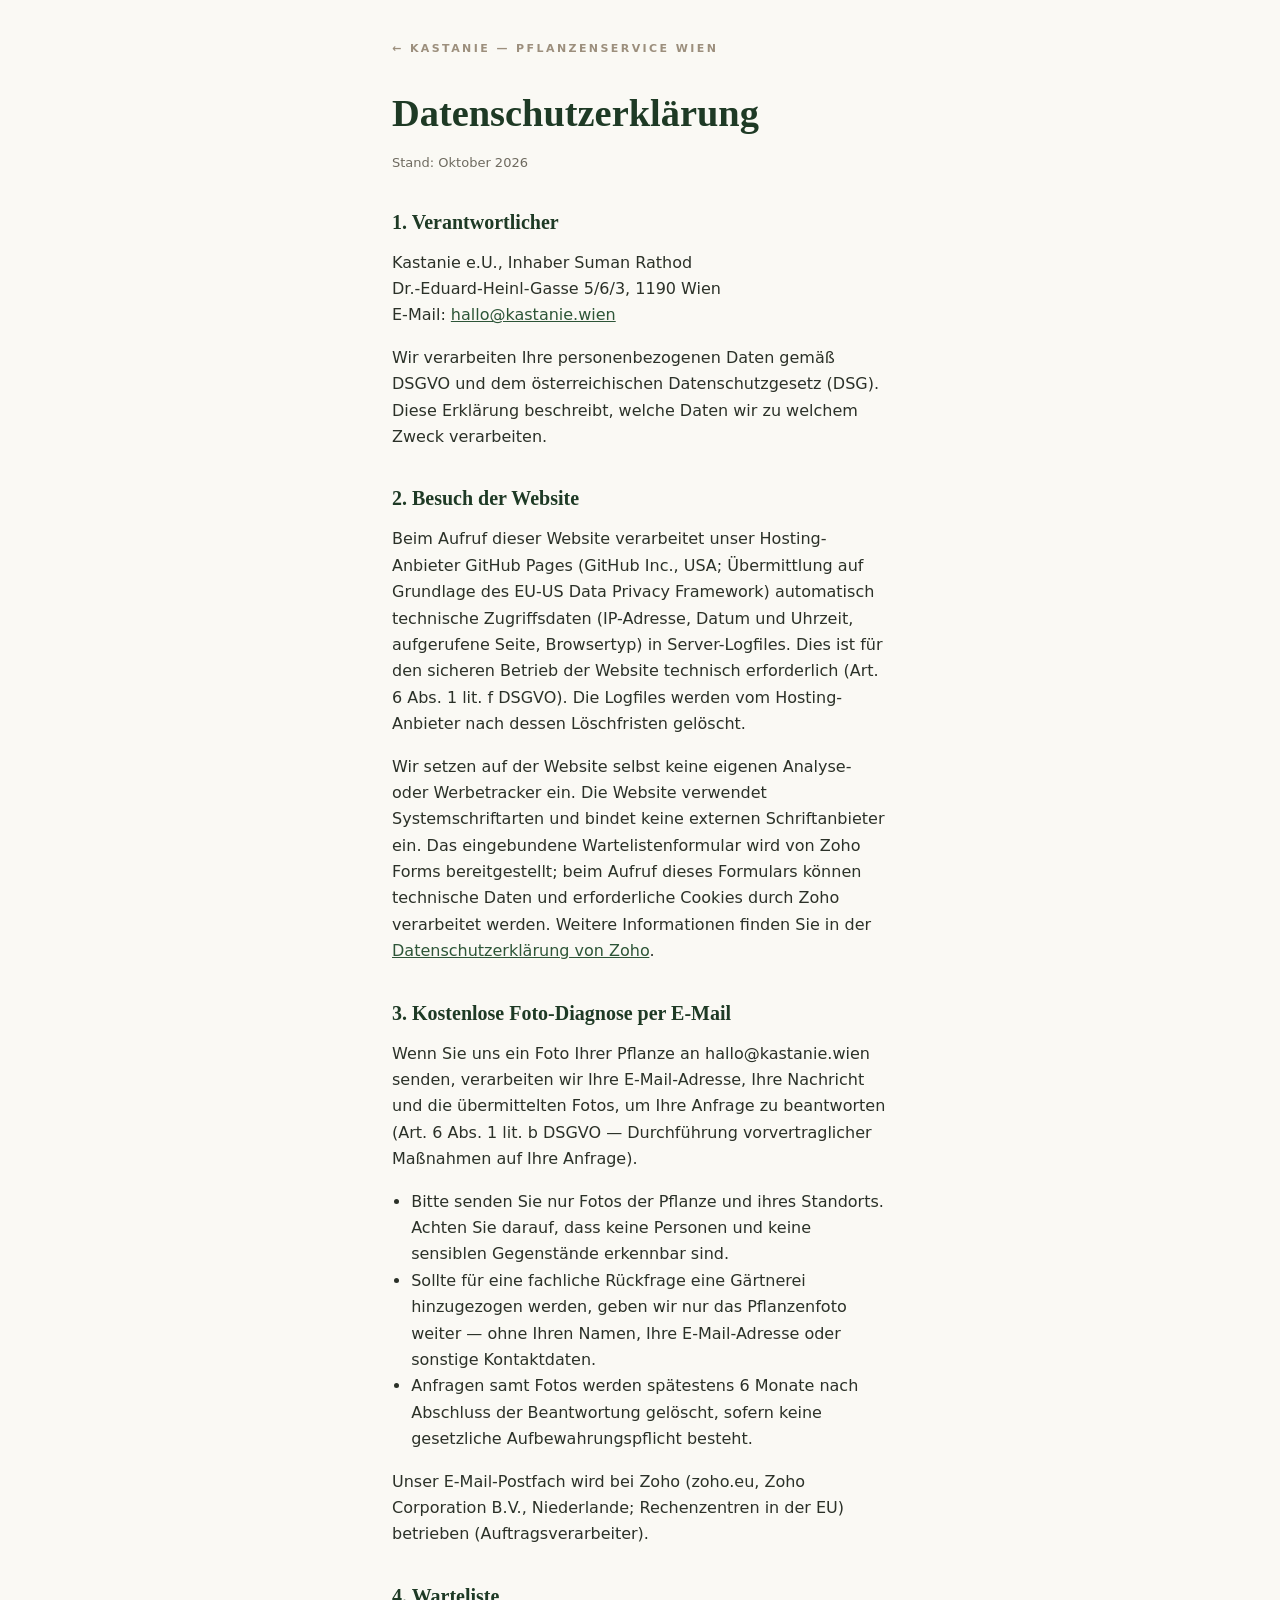
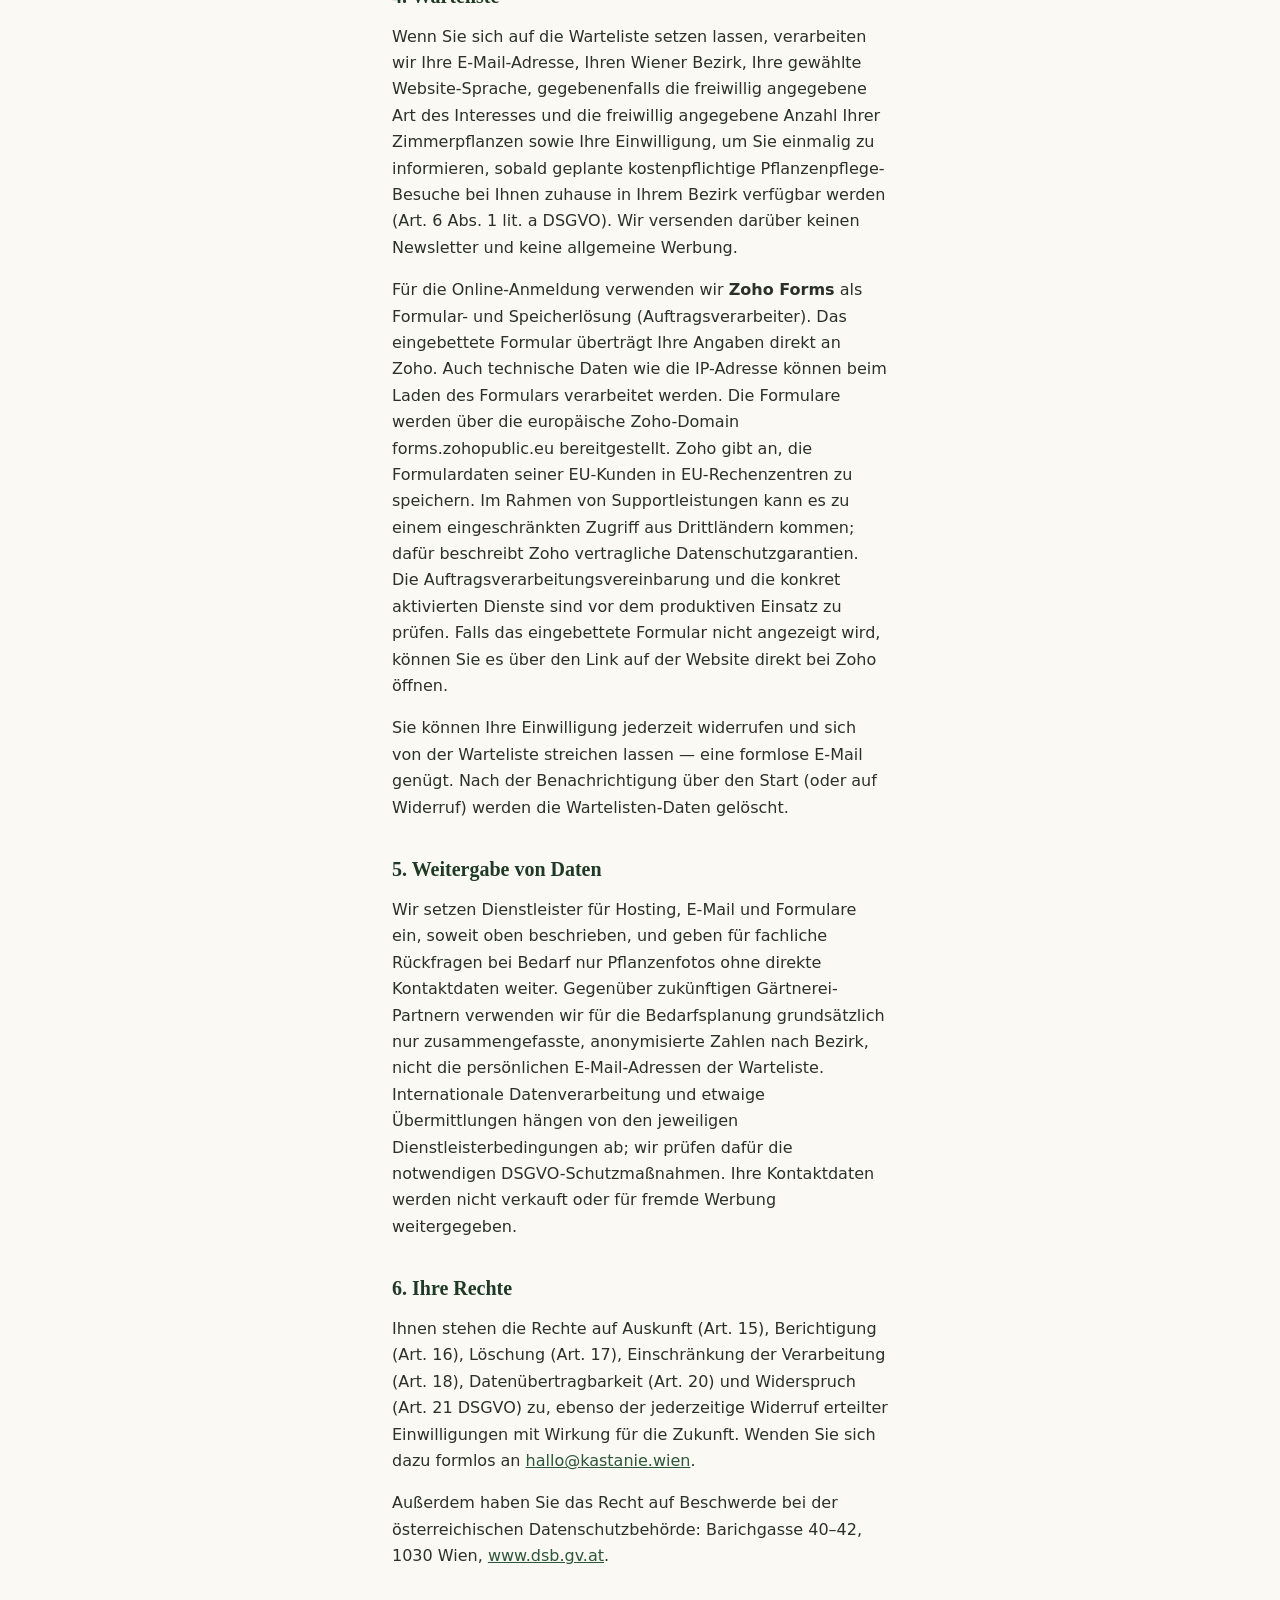
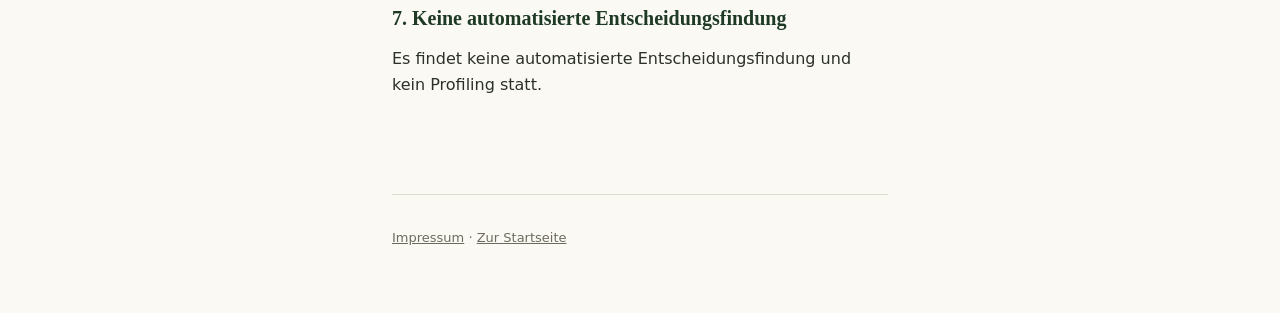
==== commit 189d569b: "winterplan updated design" ====
--- a/datenschutz.html
+++ b/datenschutz.html
@@ -58,7 +58,7 @@
     <p>Unser E-Mail-Postfach wird bei Zoho (zoho.eu, Zoho Corporation B.V., Niederlande; Rechenzentren in der EU) betrieben (Auftragsverarbeiter).</p>
 
     <h2>4. Warteliste</h2>
-    <p>Wenn Sie sich auf die Warteliste setzen lassen, verarbeiten wir Ihre E-Mail-Adresse, Ihren Wiener Bezirk, Ihre gewählte Website-Sprache, gegebenenfalls die freiwillig angegebene Art des Interesses und die freiwillig angegebene Anzahl Ihrer Zimmerpflanzen sowie Ihre Einwilligung, um Sie einmalig zu informieren, sobald der geplante Service in Ihrem Bezirk startet (Art. 6 Abs. 1 lit. a DSGVO). Wir versenden darüber keinen Newsletter und keine allgemeine Werbung.</p>
+    <p>Wenn Sie sich auf die Warteliste setzen lassen, verarbeiten wir Ihre E-Mail-Adresse, Ihren Wiener Bezirk, Ihre gewählte Website-Sprache, gegebenenfalls die freiwillig angegebene Art des Interesses und die freiwillig angegebene Anzahl Ihrer Zimmerpflanzen sowie Ihre Einwilligung, um Sie einmalig zu informieren, sobald geplante kostenpflichtige Pflanzenpflege-Besuche bei Ihnen zuhause in Ihrem Bezirk verfügbar werden (Art. 6 Abs. 1 lit. a DSGVO). Wir versenden darüber keinen Newsletter und keine allgemeine Werbung.</p>
     <p>Für die Online-Anmeldung verwenden wir <strong>Zoho Forms</strong> als Formular- und Speicherlösung (Auftragsverarbeiter). Das eingebettete Formular überträgt Ihre Angaben direkt an Zoho. Auch technische Daten wie die IP-Adresse können beim Laden des Formulars verarbeitet werden. Die Formulare werden über die europäische Zoho-Domain forms.zohopublic.eu bereitgestellt. Zoho gibt an, die Formulardaten seiner EU-Kunden in EU-Rechenzentren zu speichern. Im Rahmen von Supportleistungen kann es zu einem eingeschränkten Zugriff aus Drittländern kommen; dafür beschreibt Zoho vertragliche Datenschutzgarantien. Die Auftragsverarbeitungsvereinbarung und die konkret aktivierten Dienste sind vor dem produktiven Einsatz zu prüfen. Falls das eingebettete Formular nicht angezeigt wird, können Sie es über den Link auf der Website direkt bei Zoho öffnen.</p>
     <p>Sie können Ihre Einwilligung jederzeit widerrufen und sich von der Warteliste streichen lassen — eine formlose E-Mail genügt. Nach der Benachrichtigung über den Start (oder auf Widerruf) werden die Wartelisten-Daten gelöscht.</p>
 
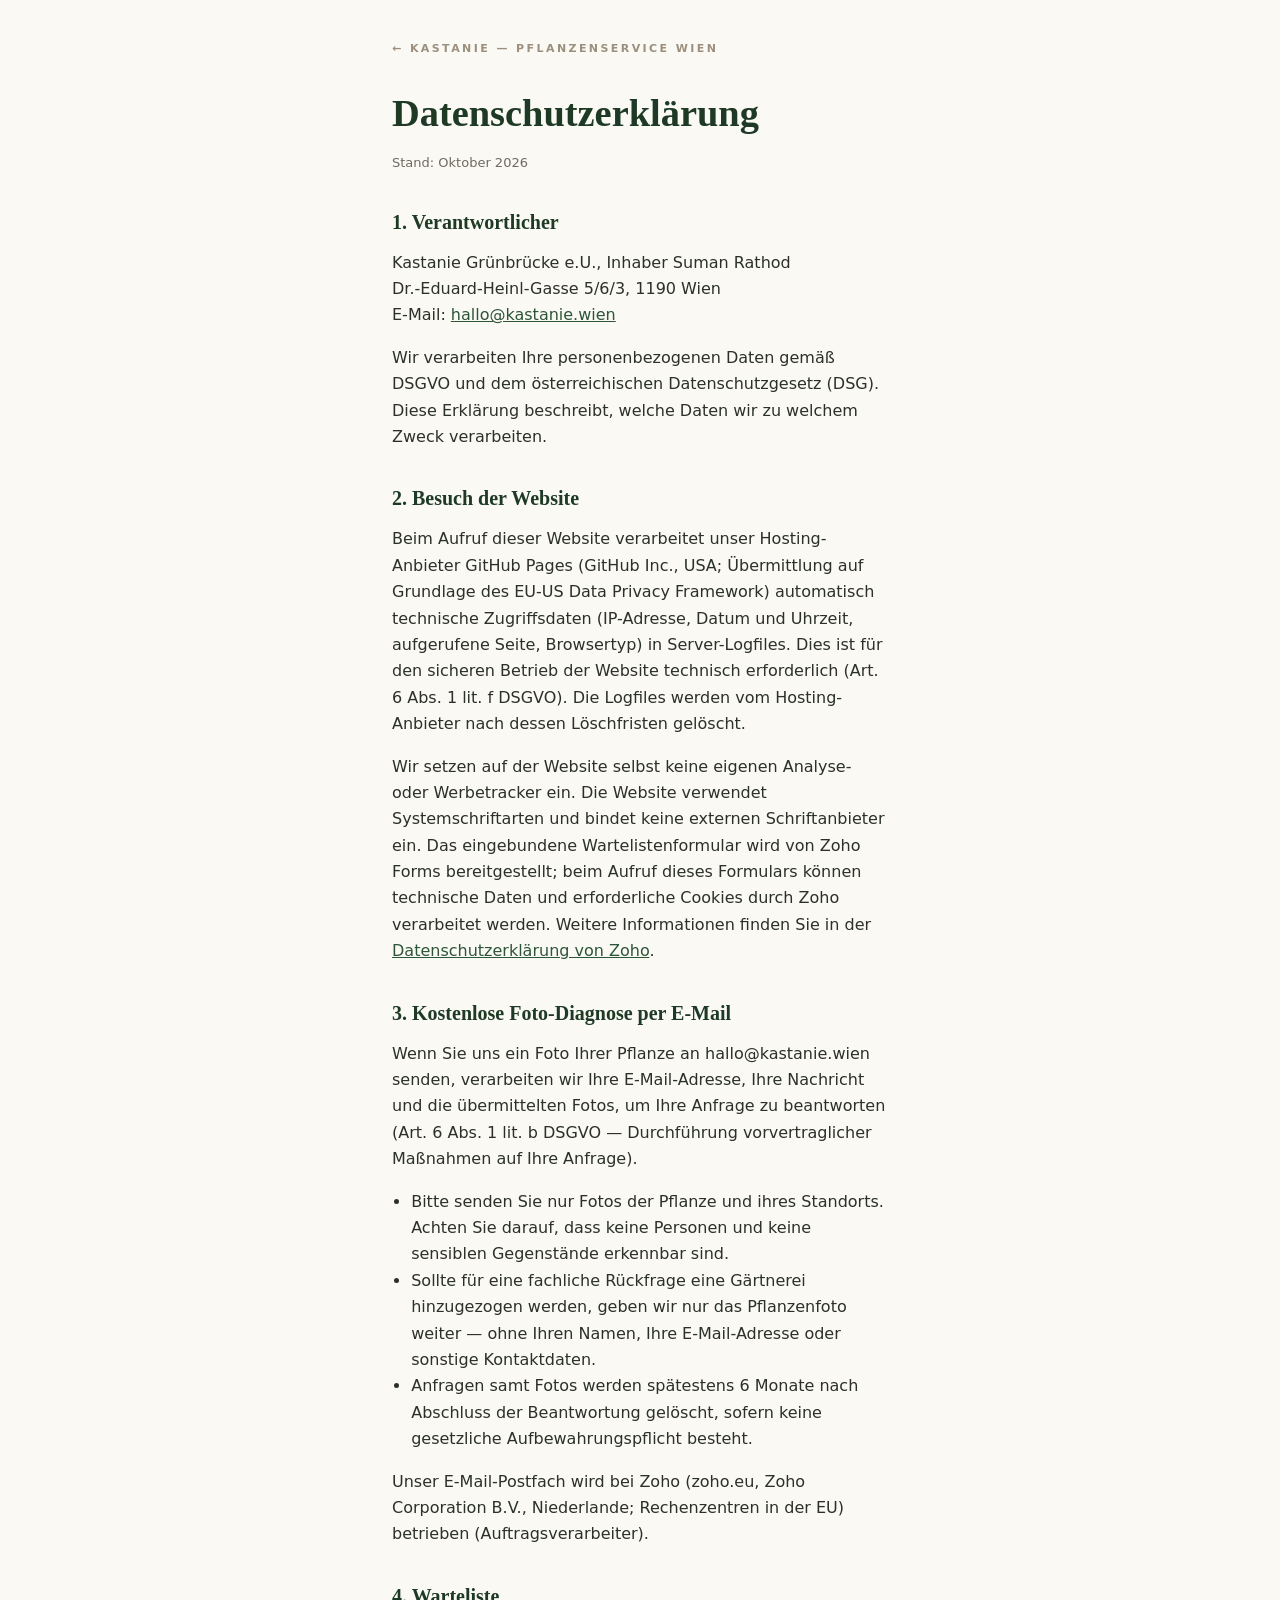
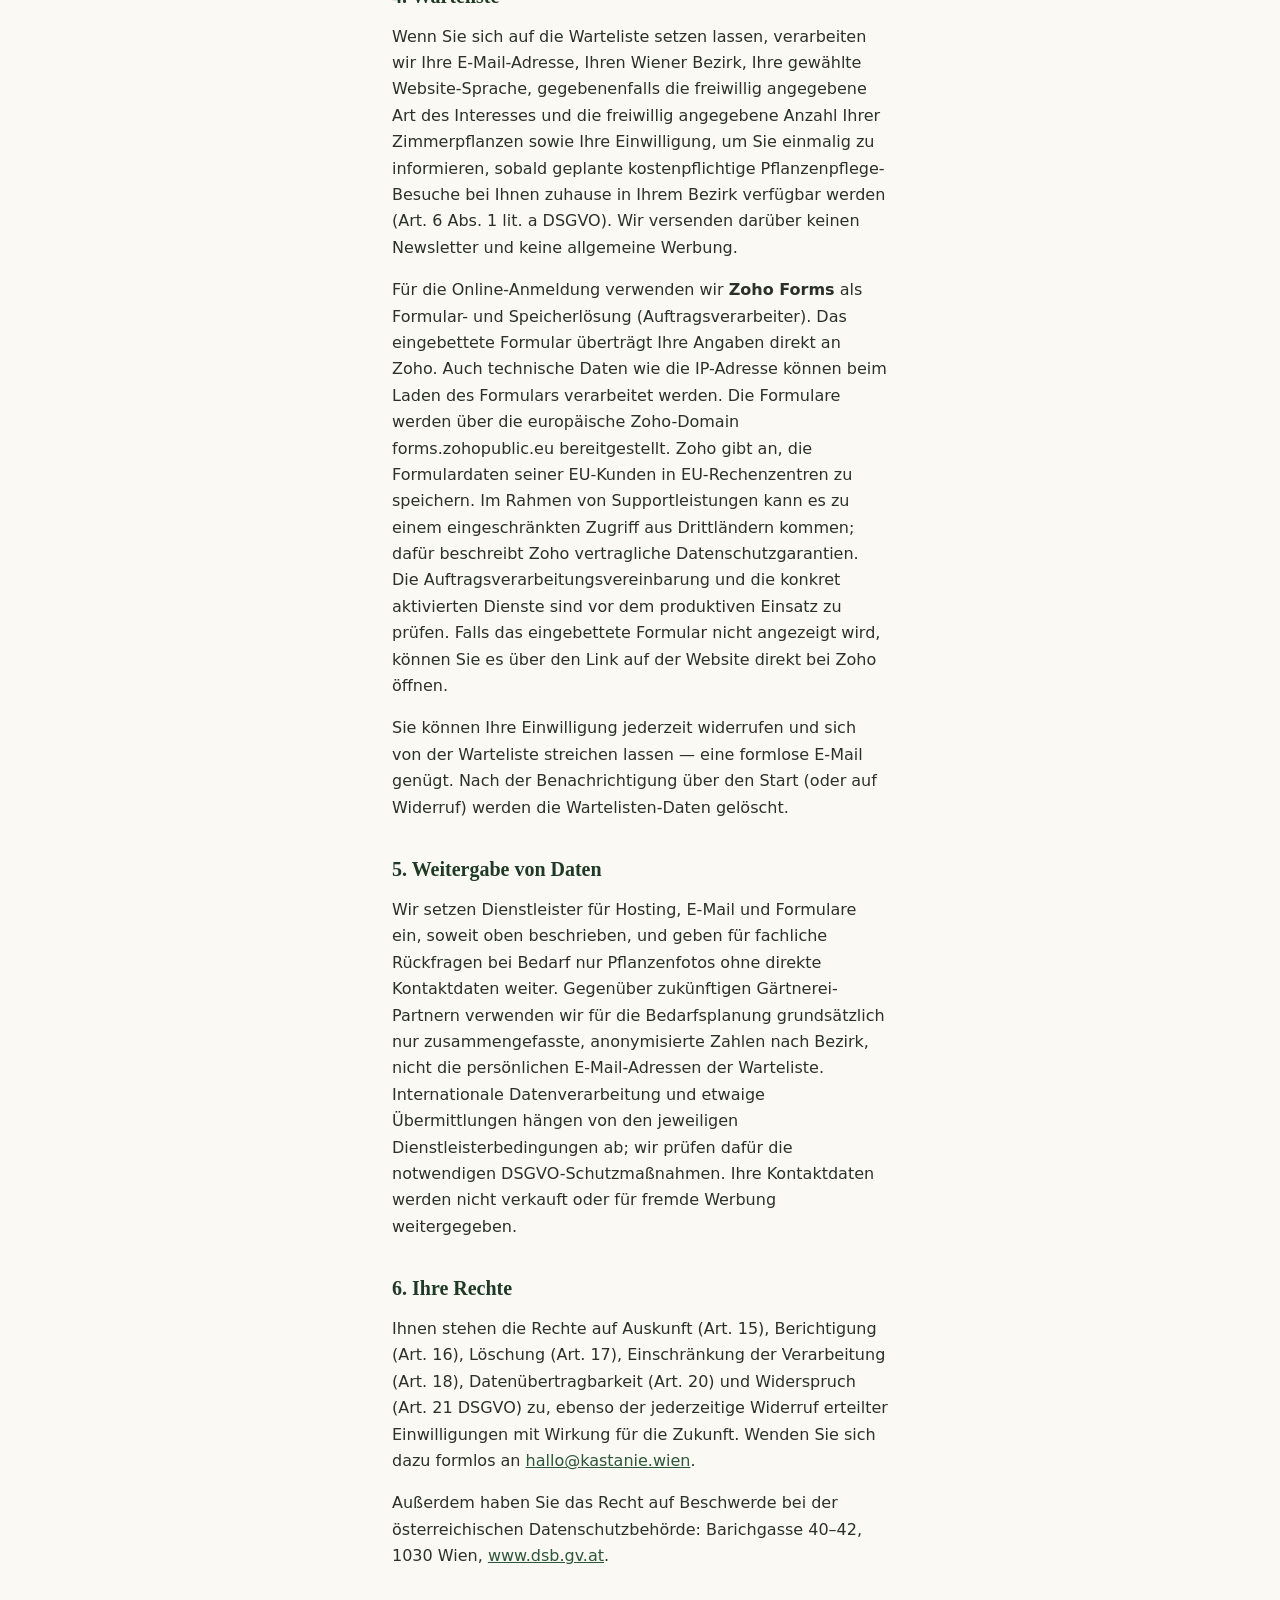
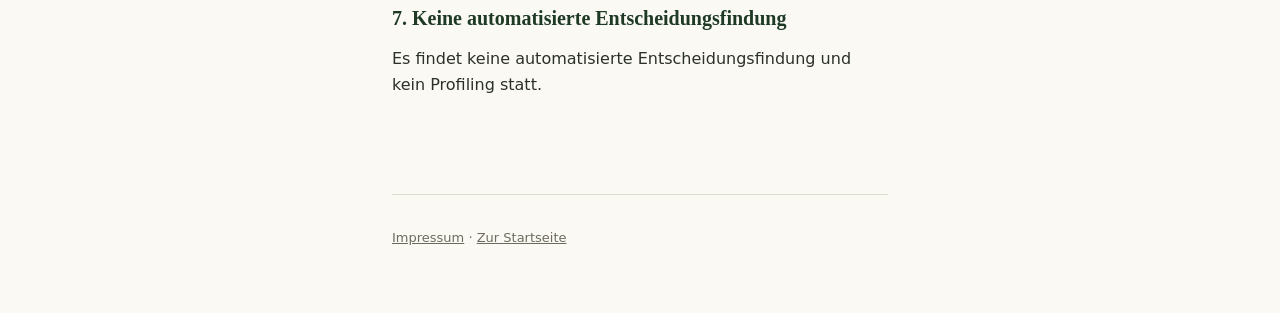
==== commit fbb5986b: "legal updates" ====
--- a/datenschutz.html
+++ b/datenschutz.html
@@ -39,7 +39,7 @@
     <p class="small">Stand: Oktober 2026</p>
 
     <h2>1. Verantwortlicher</h2>
-    <p>Kastanie e.U., Inhaber Suman Rathod<br>
+    <p>Kastanie Grünbrücke e.U., Inhaber Suman Rathod<br>
     Dr.-Eduard-Heinl-Gasse 5/6/3, 1190 Wien<br>
     E-Mail: <a href="mailto:hallo@kastanie.wien">hallo@kastanie.wien</a></p>
     <p>Wir verarbeiten Ihre personenbezogenen Daten gemäß DSGVO und dem österreichischen Datenschutzgesetz (DSG). Diese Erklärung beschreibt, welche Daten wir zu welchem Zweck verarbeiten.</p>
